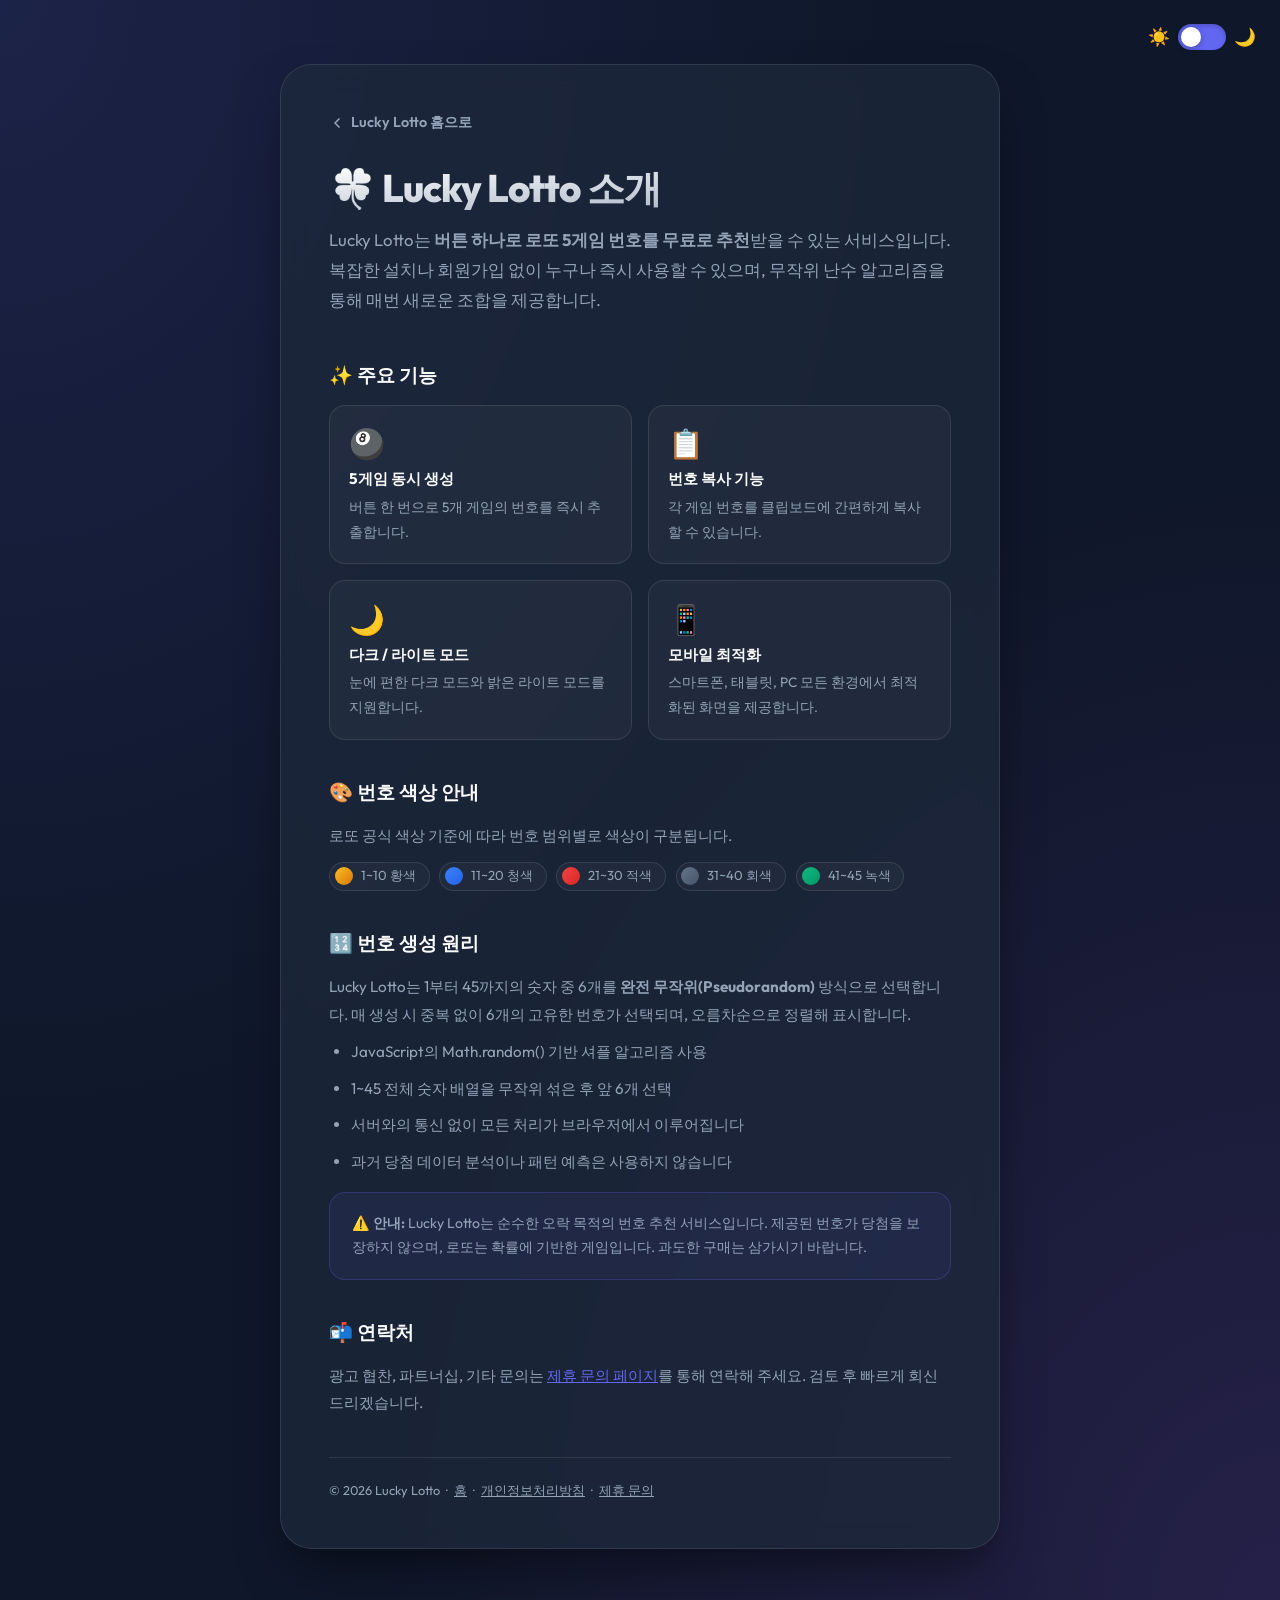
==== about.html @ a1f8de6a "feat: 애드센스 승인 최적화 - about/privacy 페이지 추가, 콘텐츠 강화, footer 네비게이션 보완" ====
<!DOCTYPE html>
<html lang="ko" data-theme="dark">

<head>
    <meta charset="UTF-8">
    <meta name="viewport" content="width=device-width, initial-scale=1.0">
    <meta name="description" content="Lucky Lotto는 누구나 쉽게 로또 번호를 추천받을 수 있는 무료 서비스입니다. 번호 생성 원리와 서비스 소개를 확인하세요.">
    <meta name="google-adsense-account" content="ca-pub-8852522908202634">
    <title>서비스 소개 - Lucky Lotto</title>
    <link rel="preconnect" href="https://fonts.googleapis.com">
    <link rel="preconnect" href="https://fonts.gstatic.com" crossorigin>
    <link href="https://fonts.googleapis.com/css2?family=Outfit:wght@300;400;600;700;800&display=swap" rel="stylesheet">
    <link rel="stylesheet" href="css/style.css">
    <script async src="https://pagead2.googlesyndication.com/pagead/js/adsbygoogle.js?client=ca-pub-8852522908202634"
        crossorigin="anonymous"></script>
    <style>
        body {
            flex-direction: column;
            justify-content: flex-start;
            align-items: center;
            padding: 4rem 1rem;
        }

        .container {
            text-align: left;
            max-width: 720px;
        }

        .back-link {
            display: inline-flex;
            align-items: center;
            gap: 0.4rem;
            color: var(--text-muted);
            text-decoration: none;
            font-size: 0.9rem;
            font-weight: 600;
            margin-bottom: 2rem;
            transition: color 0.2s;
        }

        .back-link:hover {
            color: var(--primary-glow);
        }

        .about-hero {
            margin-bottom: 3rem;
        }

        .about-hero h1 {
            font-size: 2.4rem;
            font-weight: 800;
            background: var(--h1-gradient);
            -webkit-background-clip: text;
            background-clip: text;
            -webkit-text-fill-color: transparent;
            margin-bottom: 0.6rem;
        }

        .about-hero p {
            color: var(--text-muted);
            font-size: 1.05rem;
            line-height: 1.8;
        }

        .about-section {
            margin-bottom: 2.5rem;
        }

        .about-section h2 {
            font-size: 1.2rem;
            font-weight: 700;
            color: var(--text-main);
            margin-bottom: 1rem;
            display: flex;
            align-items: center;
            gap: 0.5rem;
        }

        .about-section p,
        .about-section li {
            color: var(--text-muted);
            font-size: 0.95rem;
            line-height: 1.8;
            margin-bottom: 0.6rem;
        }

        .about-section ul {
            padding-left: 1.4rem;
        }

        .feature-grid {
            display: grid;
            grid-template-columns: 1fr 1fr;
            gap: 1rem;
            margin-top: 1rem;
        }

        .feature-card {
            background: var(--row-bg);
            border: 1px solid var(--card-border);
            border-radius: 1rem;
            padding: 1.2rem;
            transition: border-color 0.3s, transform 0.2s;
        }

        .feature-card:hover {
            border-color: var(--primary-glow);
            transform: translateY(-2px);
        }

        .feature-card .icon {
            font-size: 1.8rem;
            margin-bottom: 0.5rem;
        }

        .feature-card h3 {
            font-size: 0.95rem;
            font-weight: 700;
            color: var(--text-main);
            margin-bottom: 0.3rem;
        }

        .feature-card p {
            font-size: 0.85rem;
            color: var(--text-muted);
            margin: 0;
        }

        .ball-guide {
            display: flex;
            flex-wrap: wrap;
            gap: 0.6rem;
            margin-top: 0.8rem;
        }

        .ball-sample {
            display: inline-flex;
            align-items: center;
            gap: 0.5rem;
            padding: 0.3rem 0.8rem 0.3rem 0.3rem;
            border-radius: 999px;
            font-size: 0.82rem;
            background: var(--row-bg);
            border: 1px solid var(--card-border);
            color: var(--text-muted);
        }

        .ball-dot {
            width: 18px;
            height: 18px;
            border-radius: 50%;
            display: inline-block;
            flex-shrink: 0;
        }

        .dot-y {
            background: linear-gradient(135deg, #fbbf24, #d97706);
        }

        .dot-b {
            background: linear-gradient(135deg, #3b82f6, #2563eb);
        }

        .dot-r {
            background: linear-gradient(135deg, #ef4444, #dc2626);
        }

        .dot-g {
            background: linear-gradient(135deg, #64748b, #475569);
        }

        .dot-gr {
            background: linear-gradient(135deg, #10b981, #059669);
        }

        .disclaimer {
            background: rgba(99, 102, 241, 0.08);
            border: 1px solid rgba(99, 102, 241, 0.25);
            border-radius: 1rem;
            padding: 1.2rem 1.4rem;
            margin-top: 1rem;
        }

        .disclaimer p {
            color: var(--text-muted);
            font-size: 0.88rem;
            margin: 0;
            line-height: 1.7;
        }

        @media (max-width: 600px) {
            .feature-grid {
                grid-template-columns: 1fr;
            }

            .about-hero h1 {
                font-size: 1.8rem;
            }
        }
    </style>
</head>

<body>
    <div class="theme-switch-wrapper" title="테마 전환">
        <span class="switch-icon">☀️</span>
        <button class="theme-switch" id="themeToggle" role="switch" aria-label="테마 전환"><span
                class="switch-thumb"></span></button>
        <span class="switch-icon">🌙</span>
    </div>

    <div class="container">
        <a href="index.html" class="back-link">
            <svg width="16" height="16" viewBox="0 0 24 24" fill="none" stroke="currentColor" stroke-width="2.5"
                stroke-linecap="round" stroke-linejoin="round">
                <polyline points="15 18 9 12 15 6"></polyline>
            </svg>
            Lucky Lotto 홈으로
        </a>

        <div class="about-hero">
            <h1>🍀 Lucky Lotto 소개</h1>
            <p>Lucky Lotto는 <strong>버튼 하나로 로또 5게임 번호를 무료로 추천</strong>받을 수 있는 서비스입니다. 복잡한 설치나 회원가입 없이 누구나 즉시 사용할 수 있으며,
                무작위 난수 알고리즘을 통해 매번 새로운 조합을 제공합니다.</p>
        </div>

        <div class="about-section">
            <h2>✨ 주요 기능</h2>
            <div class="feature-grid">
                <div class="feature-card">
                    <div class="icon">🎱</div>
                    <h3>5게임 동시 생성</h3>
                    <p>버튼 한 번으로 5개 게임의 번호를 즉시 추출합니다.</p>
                </div>
                <div class="feature-card">
                    <div class="icon">📋</div>
                    <h3>번호 복사 기능</h3>
                    <p>각 게임 번호를 클립보드에 간편하게 복사할 수 있습니다.</p>
                </div>
                <div class="feature-card">
                    <div class="icon">🌙</div>
                    <h3>다크 / 라이트 모드</h3>
                    <p>눈에 편한 다크 모드와 밝은 라이트 모드를 지원합니다.</p>
                </div>
                <div class="feature-card">
                    <div class="icon">📱</div>
                    <h3>모바일 최적화</h3>
                    <p>스마트폰, 태블릿, PC 모든 환경에서 최적화된 화면을 제공합니다.</p>
                </div>
            </div>
        </div>

        <div class="about-section">
            <h2>🎨 번호 색상 안내</h2>
            <p>로또 공식 색상 기준에 따라 번호 범위별로 색상이 구분됩니다.</p>
            <div class="ball-guide">
                <span class="ball-sample"><span class="ball-dot dot-y"></span>1~10 황색</span>
                <span class="ball-sample"><span class="ball-dot dot-b"></span>11~20 청색</span>
                <span class="ball-sample"><span class="ball-dot dot-r"></span>21~30 적색</span>
                <span class="ball-sample"><span class="ball-dot dot-g"></span>31~40 회색</span>
                <span class="ball-sample"><span class="ball-dot dot-gr"></span>41~45 녹색</span>
            </div>
        </div>

        <div class="about-section">
            <h2>🔢 번호 생성 원리</h2>
            <p>Lucky Lotto는 1부터 45까지의 숫자 중 6개를 <strong>완전 무작위(Pseudorandom)</strong> 방식으로 선택합니다. 매 생성 시 중복 없이 6개의 고유한
                번호가 선택되며, 오름차순으로 정렬해 표시합니다.</p>
            <ul>
                <li>JavaScript의 <code>Math.random()</code> 기반 셔플 알고리즘 사용</li>
                <li>1~45 전체 숫자 배열을 무작위 섞은 후 앞 6개 선택</li>
                <li>서버와의 통신 없이 모든 처리가 브라우저에서 이루어집니다</li>
                <li>과거 당첨 데이터 분석이나 패턴 예측은 사용하지 않습니다</li>
            </ul>
            <div class="disclaimer">
                <p>⚠️ <strong>안내:</strong> Lucky Lotto는 순수한 오락 목적의 번호 추천 서비스입니다. 제공된 번호가 당첨을 보장하지 않으며, 로또는 확률에 기반한
                    게임입니다. 과도한 구매는 삼가시기 바랍니다.</p>
            </div>
        </div>

        <div class="about-section">
            <h2>📬 연락처</h2>
            <p>광고 협찬, 파트너십, 기타 문의는 <a href="contact.html" style="color:var(--primary-glow);">제휴 문의 페이지</a>를 통해 연락해 주세요.
                검토 후 빠르게 회신 드리겠습니다.</p>
        </div>

        <footer
            style="margin-top:2rem; font-size:0.8rem; color:var(--text-muted); border-top:1px solid var(--card-border); padding-top:1.5rem;">
            &copy; 2026 Lucky Lotto &nbsp;·&nbsp;
            <a href="index.html" style="color:inherit;">홈</a> &nbsp;·&nbsp;
            <a href="privacy.html" style="color:inherit;">개인정보처리방침</a> &nbsp;·&nbsp;
            <a href="contact.html" style="color:inherit;">제휴 문의</a>
        </footer>
    </div>

    <script>
        const themeToggle = document.getElementById('themeToggle');
        const html = document.documentElement;
        html.setAttribute('data-theme', localStorage.getItem('theme') || 'dark');
        themeToggle.addEventListener('click', () => {
            const next = html.getAttribute('data-theme') === 'dark' ? 'light' : 'dark';
            html.setAttribute('data-theme', next);
            localStorage.setItem('theme', next);
        });
    </script>
</body>

</html>
---- css/style.css ----
/* ===== DARK MODE (default) ===== */
:root,
[data-theme="dark"] {
    --bg-color: #0f172a;
    --bg-gradient-1: rgba(99, 102, 241, 0.15);
    --bg-gradient-2: rgba(168, 85, 247, 0.15);
    --card-bg: rgba(30, 41, 59, 0.75);
    --card-border: rgba(255, 255, 255, 0.1);
    --row-bg: rgba(255, 255, 255, 0.03);
    --row-border: rgba(255, 255, 255, 0.05);
    --primary-glow: #6366f1;
    --secondary-glow: #a855f7;
    --text-main: #f8fafc;
    --text-muted: #94a3b8;
    --toggle-bg: rgba(255, 255, 255, 0.08);
    --toggle-border: rgba(255, 255, 255, 0.15);
    --toggle-hover: rgba(255, 255, 255, 0.15);
    --shadow-color: rgba(0, 0, 0, 0.5);
    --h1-gradient: linear-gradient(to bottom right, #fff, #94a3b8);
}

/* ===== LIGHT MODE ===== */
[data-theme="light"] {
    --bg-color: #f0f4ff;
    --bg-gradient-1: rgba(99, 102, 241, 0.08);
    --bg-gradient-2: rgba(168, 85, 247, 0.08);
    --card-bg: rgba(255, 255, 255, 0.85);
    --card-border: rgba(0, 0, 0, 0.08);
    --row-bg: rgba(0, 0, 0, 0.03);
    --row-border: rgba(0, 0, 0, 0.06);
    --primary-glow: #6366f1;
    --secondary-glow: #a855f7;
    --text-main: #1e293b;
    --text-muted: #64748b;
    --toggle-bg: rgba(0, 0, 0, 0.06);
    --toggle-border: rgba(0, 0, 0, 0.12);
    --toggle-hover: rgba(0, 0, 0, 0.1);
    --shadow-color: rgba(99, 102, 241, 0.15);
    --h1-gradient: linear-gradient(to bottom right, #1e293b, #6366f1);
}

/* ===== RESET & BASE ===== */
* {
    margin: 0;
    padding: 0;
    box-sizing: border-box;
    font-family: 'Outfit', sans-serif;
}

body {
    background-color: var(--bg-color);
    background-image:
        radial-gradient(at 0% 0%, var(--bg-gradient-1) 0px, transparent 50%),
        radial-gradient(at 100% 100%, var(--bg-gradient-2) 0px, transparent 50%);
    min-height: 100vh;
    display: flex;
    flex-direction: column;
    justify-content: flex-start;
    align-items: center;
    color: var(--text-main);
    padding: 4rem 1rem 4rem;
    transition: background-color 0.4s ease, color 0.4s ease;
}


/* ===== THEME SWITCH ===== */
.theme-switch-wrapper {
    position: fixed;
    top: 1.5rem;
    right: 1.5rem;
    display: flex;
    align-items: center;
    gap: 0.5rem;
    z-index: 999;
}

.switch-icon {
    font-size: 1.1rem;
    line-height: 1;
    user-select: none;
}

.theme-switch {
    position: relative;
    width: 48px;
    height: 26px;
    border-radius: 13px;
    border: none;
    background: var(--primary-glow);
    cursor: pointer;
    transition: background 0.3s ease;
    flex-shrink: 0;
    box-shadow: inset 0 2px 4px rgba(0, 0, 0, 0.2);
}

[data-theme="light"] .theme-switch {
    background: #f59e0b;
}

.switch-thumb {
    position: absolute;
    top: 3px;
    left: 3px;
    width: 20px;
    height: 20px;
    border-radius: 50%;
    background: white;
    box-shadow: 0 2px 6px rgba(0, 0, 0, 0.25);
    transition: transform 0.3s cubic-bezier(0.34, 1.56, 0.64, 1);
}

/* 라이트 모드일 때 thumb을 오른쪽으로 이동 */
[data-theme="light"] .switch-thumb {
    transform: translateX(22px);
}



/* ===== CONTAINER ===== */
.container {
    width: 95%;
    max-width: 800px;
    padding: 3rem;
    background: var(--card-bg);
    backdrop-filter: blur(12px);
    -webkit-backdrop-filter: blur(12px);
    border: 1px solid var(--card-border);
    border-radius: 2rem;
    text-align: center;
    box-shadow: 0 25px 50px -12px var(--shadow-color);
    animation: fadeIn 0.8s ease-out;
    transition: background 0.4s ease, border-color 0.4s ease, box-shadow 0.4s ease;
}

@keyframes fadeIn {
    from {
        opacity: 0;
        transform: translateY(20px);
    }

    to {
        opacity: 1;
        transform: translateY(0);
    }
}

/* ===== HEADING ===== */
h1 {
    font-size: 3rem;
    font-weight: 800;
    margin-bottom: 0.5rem;
    background: var(--h1-gradient);
    -webkit-background-clip: text;
    -webkit-text-fill-color: transparent;
    letter-spacing: -0.025em;
    transition: background 0.4s ease;
}

p.subtitle {
    color: var(--text-muted);
    margin-bottom: 3rem;
    font-size: 1.1rem;
    font-weight: 300;
    transition: color 0.4s ease;
}

/* ===== LOTTO GRID ===== */
.lotto-display {
    display: flex;
    flex-direction: column;
    gap: 1.2rem;
    margin-bottom: 3rem;
}

.game-row {
    display: flex;
    justify-content: center;
    align-items: center;
    gap: 0.8rem;
    padding: 1rem;
    background: var(--row-bg);
    border-radius: 1.5rem;
    border: 1px solid var(--row-border);
    animation: slideIn 0.5s ease-out forwards;
    opacity: 0;
    transition: background 0.4s ease, border-color 0.4s ease;
    position: relative;
}

/* ===== COPY BUTTON ===== */
.copy-btn {
    margin-left: auto;
    width: 34px;
    height: 34px;
    border-radius: 50%;
    border: 1.5px solid var(--toggle-border);
    background: var(--toggle-bg);
    color: var(--text-muted);
    font-size: 0.95rem;
    cursor: pointer;
    display: flex;
    align-items: center;
    justify-content: center;
    transition: all 0.25s ease;
    flex-shrink: 0;
}

.copy-btn:hover {
    background: var(--toggle-hover);
    color: var(--primary-glow);
    transform: scale(1.15);
}

.copy-btn.copied {
    background: #10b981;
    border-color: #10b981;
    color: white;
}

/* ===== COPY TOAST ===== */
.copy-toast {
    position: fixed;
    bottom: 2rem;
    left: 50%;
    transform: translateX(-50%) translateY(20px);
    background: #10b981;
    color: white;
    padding: 0.7rem 1.5rem;
    border-radius: 2rem;
    font-size: 0.9rem;
    font-weight: 600;
    opacity: 0;
    transition: all 0.3s ease;
    z-index: 9999;
    pointer-events: none;
    box-shadow: 0 8px 20px rgba(16, 185, 129, 0.4);
}

.copy-toast.show {
    opacity: 1;
    transform: translateX(-50%) translateY(0);
}

.game-label {
    font-size: 0.8rem;
    font-weight: 700;
    color: var(--secondary-glow);
    width: 70px;
    text-align: left;
    text-transform: uppercase;
    letter-spacing: 1px;
    opacity: 0.8;
}

@keyframes slideIn {
    from {
        opacity: 0;
        transform: translateX(-20px);
    }

    to {
        opacity: 1;
        transform: translateX(0);
    }
}

/* ===== BALLS ===== */
.ball {
    width: 54px;
    height: 54px;
    border-radius: 50%;
    display: flex;
    justify-content: center;
    align-items: center;
    font-size: 1.3rem;
    font-weight: 700;
    color: white;
    text-shadow: 0 2px 4px rgba(0, 0, 0, 0.2);
    box-shadow: 0 10px 15px -3px rgba(0, 0, 0, 0.2), inset 0 -4px 6px rgba(0, 0, 0, 0.2);
    transform: scale(0);
    transition: transform 0.4s cubic-bezier(0.175, 0.885, 0.32, 1.275);
}

.ball.show {
    transform: scale(1);
}

/* Ball Color Classes (standard lotto colors) */
.color-1 {
    background: linear-gradient(135deg, #fbbf24, #d97706);
}

/* 1~10  : Yellow */
.color-2 {
    background: linear-gradient(135deg, #3b82f6, #2563eb);
}

/* 11~20 : Blue   */
.color-3 {
    background: linear-gradient(135deg, #ef4444, #dc2626);
}

/* 21~30 : Red    */
.color-4 {
    background: linear-gradient(135deg, #64748b, #475569);
}

/* 31~40 : Gray   */
.color-5 {
    background: linear-gradient(135deg, #10b981, #059669);
}

/* 41~45 : Green  */

/* ===== GENERATE BUTTON ===== */
.generate-btn {
    background: linear-gradient(135deg, var(--primary-glow), var(--secondary-glow));
    color: white;
    border: none;
    padding: 1.2rem 3rem;
    font-size: 1.25rem;
    font-weight: 600;
    border-radius: 1.2rem;
    cursor: pointer;
    transition: all 0.3s ease;
    box-shadow: 0 10px 20px -5px rgba(99, 102, 241, 0.4);
    position: relative;
    overflow: hidden;
}

.generate-btn::after {
    content: '';
    position: absolute;
    top: 0;
    left: -100%;
    width: 100%;
    height: 100%;
    background: linear-gradient(120deg, transparent, rgba(255, 255, 255, 0.2), transparent);
    transition: 0.5s;
}

.generate-btn:hover::after {
    left: 100%;
}

.generate-btn:hover {
    transform: translateY(-3px);
    box-shadow: 0 20px 30px -10px rgba(99, 102, 241, 0.5);
    filter: brightness(1.1);
}

.generate-btn:disabled {
    opacity: 0.6;
    cursor: not-allowed;
    transform: none;
}

/* ===== FOOTER ===== */
footer {
    margin-top: 3rem;
    font-size: 0.8rem;
    color: var(--text-muted);
    transition: color 0.4s ease;
}

/* ===== RESPONSIVE ===== */
@media (max-width: 600px) {
    .container {
        padding: 2rem 1rem;
    }

    h1 {
        font-size: 2.2rem;
    }

    .ball {
        width: 42px;
        height: 42px;
        font-size: 1rem;
    }

    .game-row {
        gap: 0.4rem;
        padding: 0.8rem;
    }

    .game-label {
        width: 50px;
        font-size: 0.6rem;
    }

    .theme-switch-wrapper {
        top: 1rem;
        right: 1rem;
        padding: 0.3rem 0.6rem;
        gap: 0.3rem;
    }

    .switch-icon {
        font-size: 0.9rem;
    }

    .theme-switch {
        width: 40px;
        height: 22px;
    }

    .switch-thumb {
        width: 16px;
        height: 16px;
    }

    [data-theme="light"] .switch-thumb {
        transform: translateX(18px);
    }
}

/* ===== DISQUS COMMENTS ===== */
.disqus-wrapper {
    width: 100%;
    margin-top: 2.5rem;
    padding-top: 2rem;
    border-top: 1px solid var(--card-border);
    text-align: left;
    transition: border-color 0.4s ease;
}

.disqus-header {
    display: flex;
    align-items: center;
    gap: 0.5rem;
    margin-bottom: 1.2rem;
}

.disqus-title {
    font-size: 1rem;
    font-weight: 700;
    color: var(--text-main);
    letter-spacing: -0.01em;
}

#disqus_thread {
    min-height: 200px;
}

@media (max-width: 600px) {
    .disqus-wrapper {
        margin-top: 2rem;
        padding-top: 1.5rem;
    }
}

/* ===== INFO SECTION (메인 콘텐츠 설명) ===== */
.info-section {
    width: 100%;
    margin-top: 2.5rem;
    padding-top: 2rem;
    border-top: 1px solid var(--card-border);
    text-align: left;
    transition: border-color 0.4s ease;
}

.info-title {
    font-size: 1.05rem;
    font-weight: 700;
    color: var(--text-main);
    margin-bottom: 0.8rem;
}

.info-text {
    color: var(--text-muted);
    font-size: 0.9rem;
    line-height: 1.8;
    margin-bottom: 1rem;
}

.info-text strong {
    color: var(--text-main);
    font-weight: 600;
}

.info-grid {
    display: grid;
    grid-template-columns: 1fr 1fr;
    gap: 0.5rem;
    margin-bottom: 1rem;
}

.info-item {
    display: flex;
    align-items: center;
    gap: 0.5rem;
    font-size: 0.85rem;
    color: var(--text-muted);
    padding: 0.4rem 0.6rem;
    background: var(--row-bg);
    border-radius: 0.5rem;
    border: 1px solid var(--row-border);
}

.info-disclaimer {
    font-size: 0.8rem;
    color: var(--text-muted);
    opacity: 0.7;
    line-height: 1.6;
    margin: 0;
}

@media (max-width: 600px) {
    .info-grid {
        grid-template-columns: 1fr;
    }
}
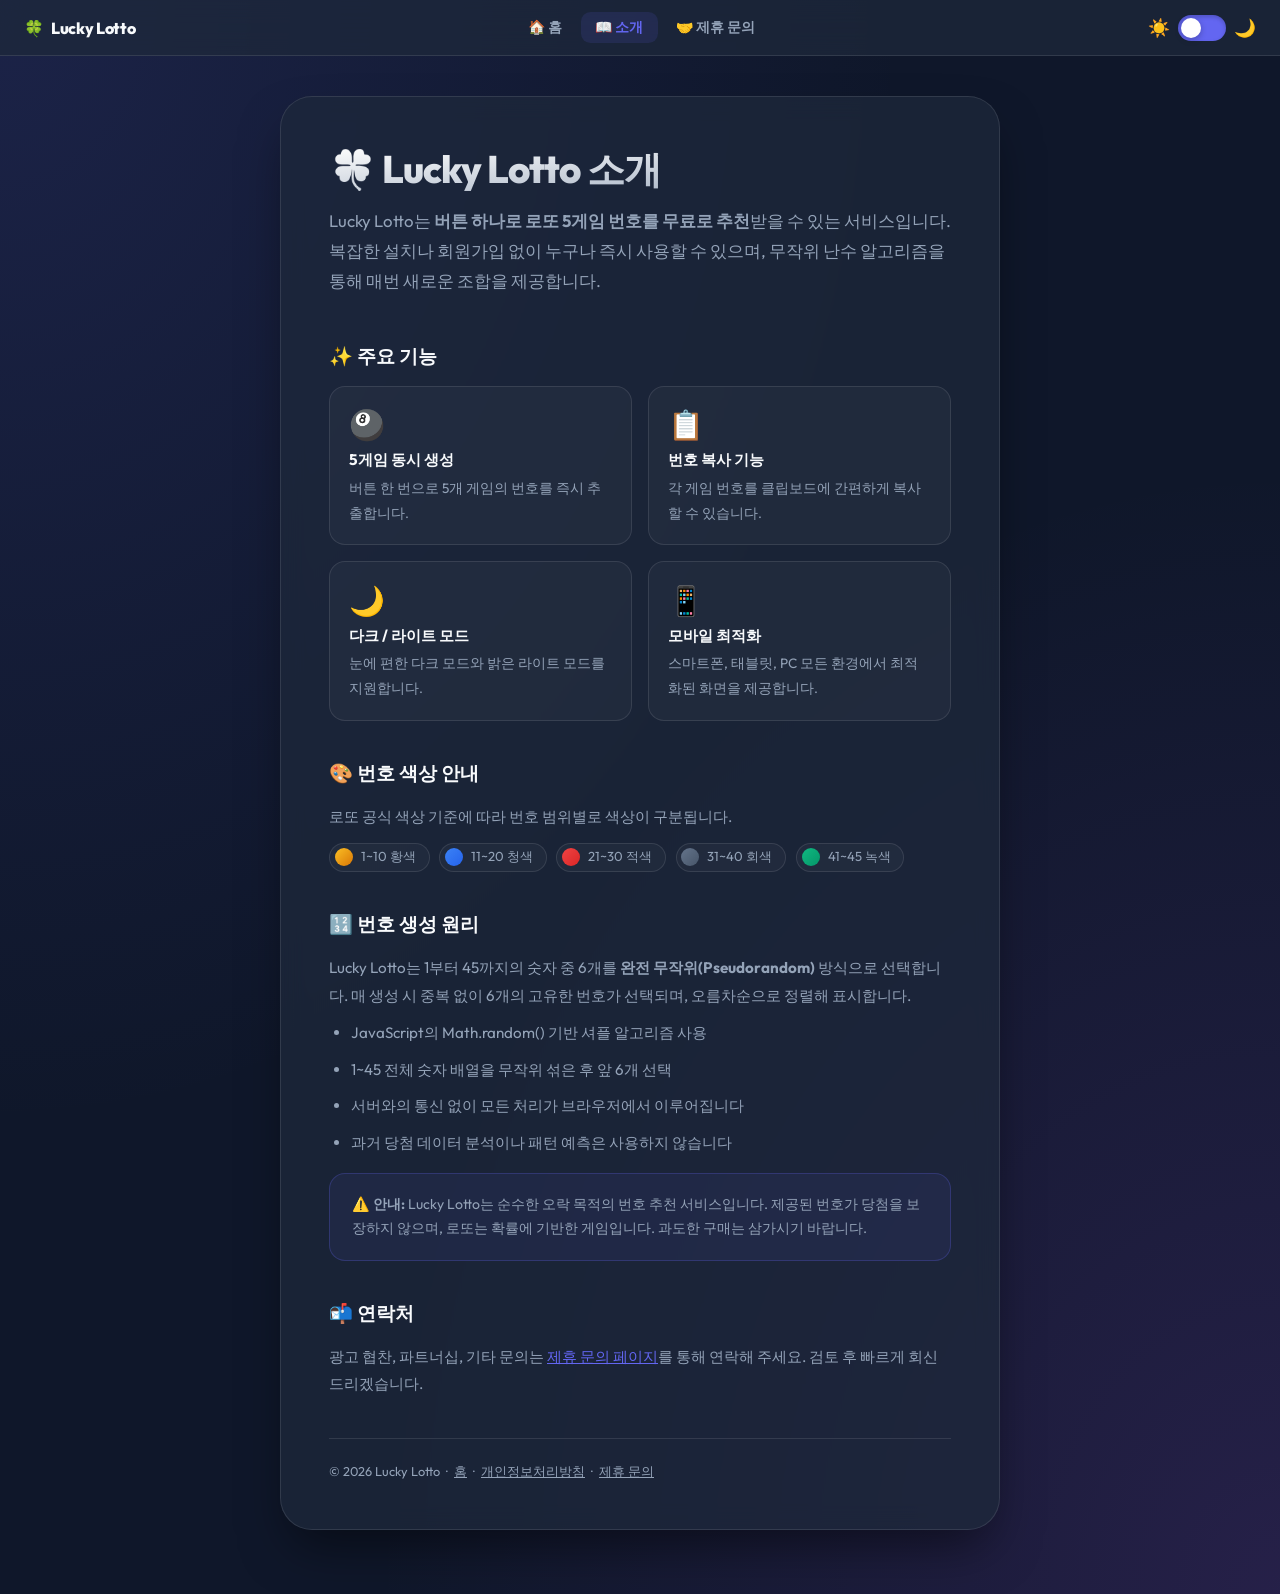
==== commit bac4c588: "feat: 상단 탭 네비게이션 추가 (홈/소개/제휴문의) - 전 페이지 공통 적용" ====
--- a/about.html
+++ b/about.html
@@ -18,7 +18,7 @@
             flex-direction: column;
             justify-content: flex-start;
             align-items: center;
-            padding: 4rem 1rem;
+            padding: 6rem 1rem 4rem;
         }
 
         .container {
@@ -201,22 +201,25 @@
 </head>
 
 <body>
-    <div class="theme-switch-wrapper" title="테마 전환">
-        <span class="switch-icon">☀️</span>
-        <button class="theme-switch" id="themeToggle" role="switch" aria-label="테마 전환"><span
-                class="switch-thumb"></span></button>
-        <span class="switch-icon">🌙</span>
-    </div>
+    <!-- ===== SITE NAV ===== -->
+    <nav class="site-nav">
+        <a href="index.html" class="nav-logo">🍀 <span>Lucky Lotto</span></a>
+        <div class="nav-tabs">
+            <a href="index.html" class="nav-tab">🏠 홈</a>
+            <a href="about.html" class="nav-tab active">📖 소개</a>
+            <a href="contact.html" class="nav-tab">🤝 제휴 문의</a>
+        </div>
+        <div class="nav-right">
+            <div class="theme-switch-wrapper" title="테마 전환">
+                <span class="switch-icon">☀️</span>
+                <button class="theme-switch" id="themeToggle" role="switch" aria-label="테마 전환"><span
+                        class="switch-thumb"></span></button>
+                <span class="switch-icon">🌙</span>
+            </div>
+        </div>
+    </nav>
 
     <div class="container">
-        <a href="index.html" class="back-link">
-            <svg width="16" height="16" viewBox="0 0 24 24" fill="none" stroke="currentColor" stroke-width="2.5"
-                stroke-linecap="round" stroke-linejoin="round">
-                <polyline points="15 18 9 12 15 6"></polyline>
-            </svg>
-            Lucky Lotto 홈으로
-        </a>
-
         <div class="about-hero">
             <h1>🍀 Lucky Lotto 소개</h1>
             <p>Lucky Lotto는 <strong>버튼 하나로 로또 5게임 번호를 무료로 추천</strong>받을 수 있는 서비스입니다. 복잡한 설치나 회원가입 없이 누구나 즉시 사용할 수 있으며,
--- a/css/style.css
+++ b/css/style.css
@@ -58,10 +58,102 @@
     justify-content: flex-start;
     align-items: center;
     color: var(--text-main);
-    padding: 4rem 1rem 4rem;
+    padding: 6rem 1rem 4rem;
     transition: background-color 0.4s ease, color 0.4s ease;
 }
 
+
+/* ===== SITE NAV ===== */
+.site-nav {
+    position: fixed;
+    top: 0;
+    left: 0;
+    right: 0;
+    z-index: 1000;
+    display: flex;
+    align-items: center;
+    justify-content: space-between;
+    padding: 0 1.5rem;
+    height: 56px;
+    background: var(--card-bg);
+    backdrop-filter: blur(16px);
+    -webkit-backdrop-filter: blur(16px);
+    border-bottom: 1px solid var(--card-border);
+    transition: background 0.4s ease, border-color 0.4s ease;
+}
+
+.nav-logo {
+    display: flex;
+    align-items: center;
+    gap: 0.45rem;
+    font-size: 1rem;
+    font-weight: 800;
+    color: var(--text-main);
+    text-decoration: none;
+    letter-spacing: -0.02em;
+    white-space: nowrap;
+    transition: opacity 0.2s;
+}
+
+.nav-logo:hover {
+    opacity: 0.75;
+}
+
+.nav-tabs {
+    display: flex;
+    align-items: center;
+    gap: 0.25rem;
+}
+
+.nav-tab {
+    display: inline-flex;
+    align-items: center;
+    padding: 0.4rem 0.9rem;
+    border-radius: 0.6rem;
+    font-size: 0.875rem;
+    font-weight: 600;
+    color: var(--text-muted);
+    text-decoration: none;
+    transition: color 0.2s, background 0.2s;
+    white-space: nowrap;
+}
+
+.nav-tab:hover {
+    color: var(--text-main);
+    background: var(--row-bg);
+}
+
+.nav-tab.active {
+    color: var(--primary-glow);
+    background: rgba(99, 102, 241, 0.12);
+}
+
+.nav-right {
+    display: flex;
+    align-items: center;
+}
+
+/* theme-switch-wrapper inside nav (not fixed anymore) */
+.site-nav .theme-switch-wrapper {
+    position: static;
+    top: auto;
+    right: auto;
+}
+
+@media (max-width: 520px) {
+    .site-nav {
+        padding: 0 1rem;
+    }
+
+    .nav-logo span {
+        display: none;
+    }
+
+    .nav-tab {
+        padding: 0.4rem 0.6rem;
+        font-size: 0.8rem;
+    }
+}
 
 /* ===== THEME SWITCH ===== */
 .theme-switch-wrapper {
